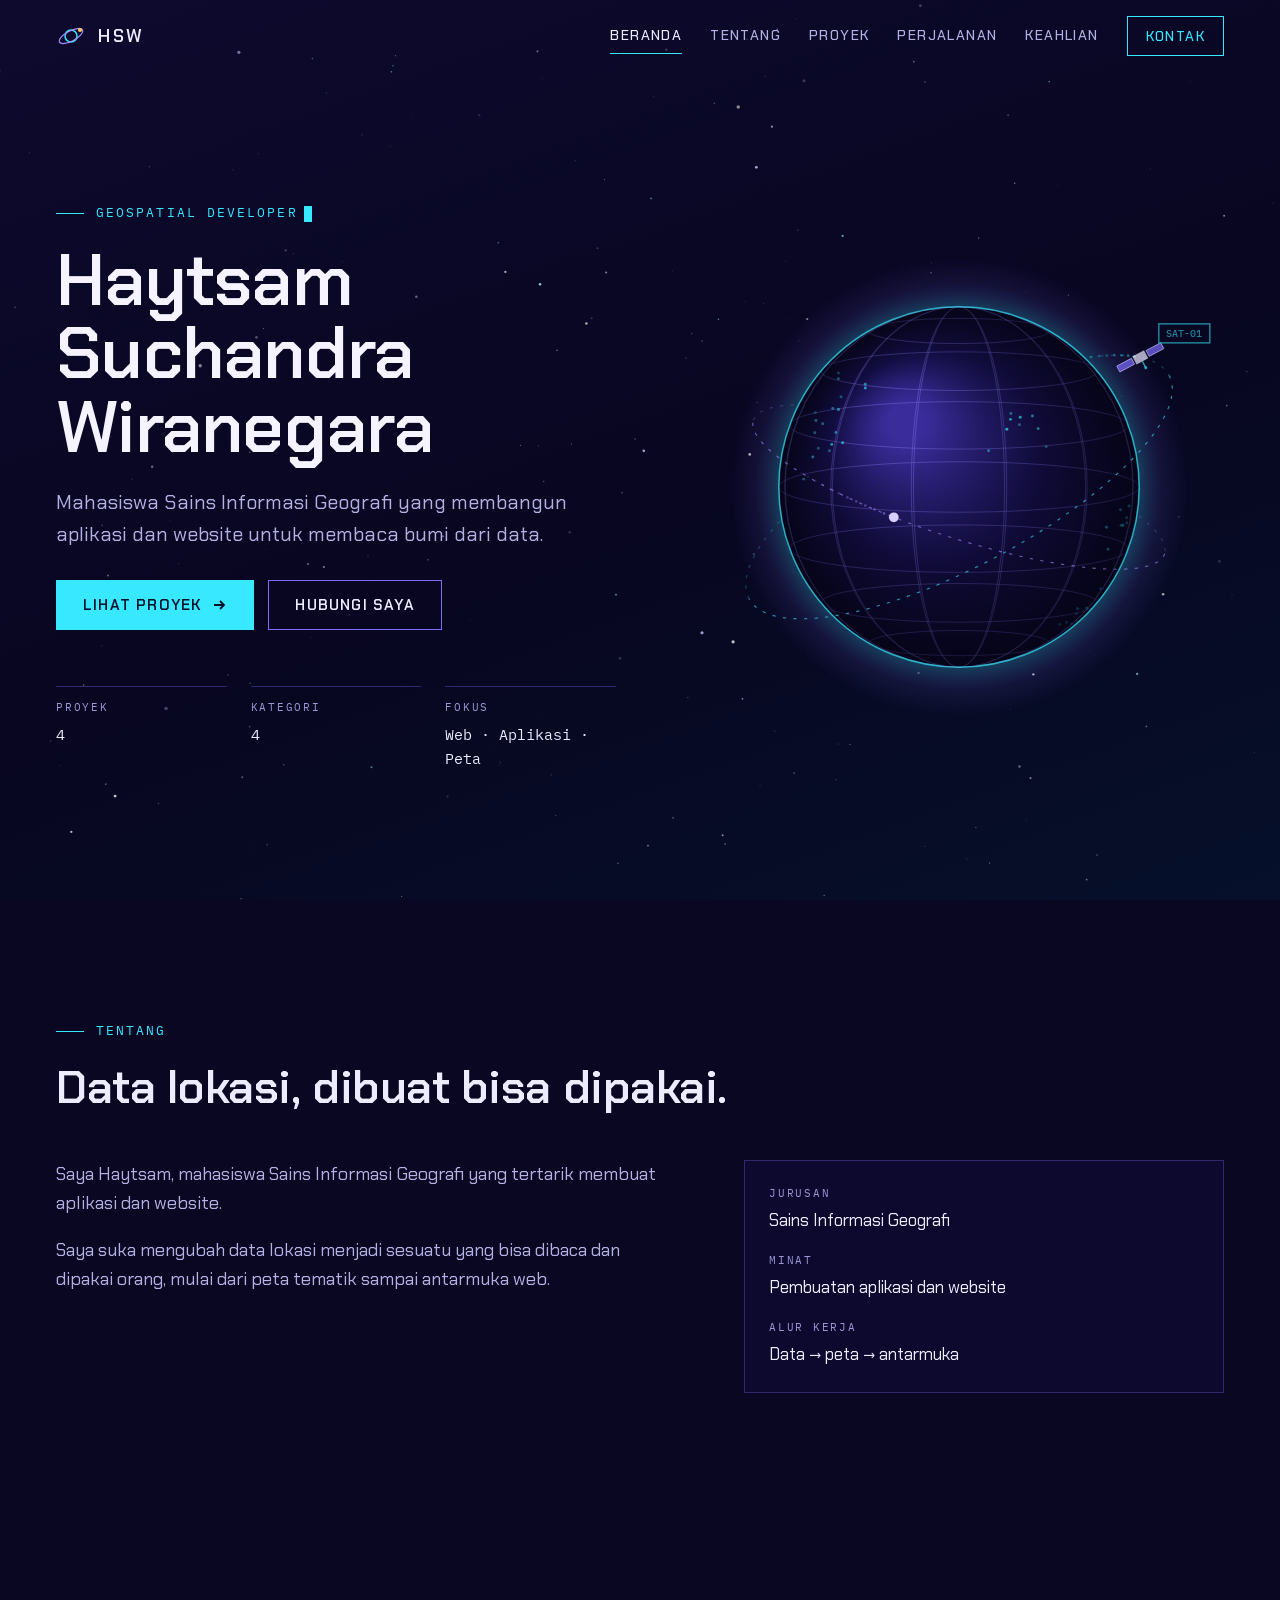
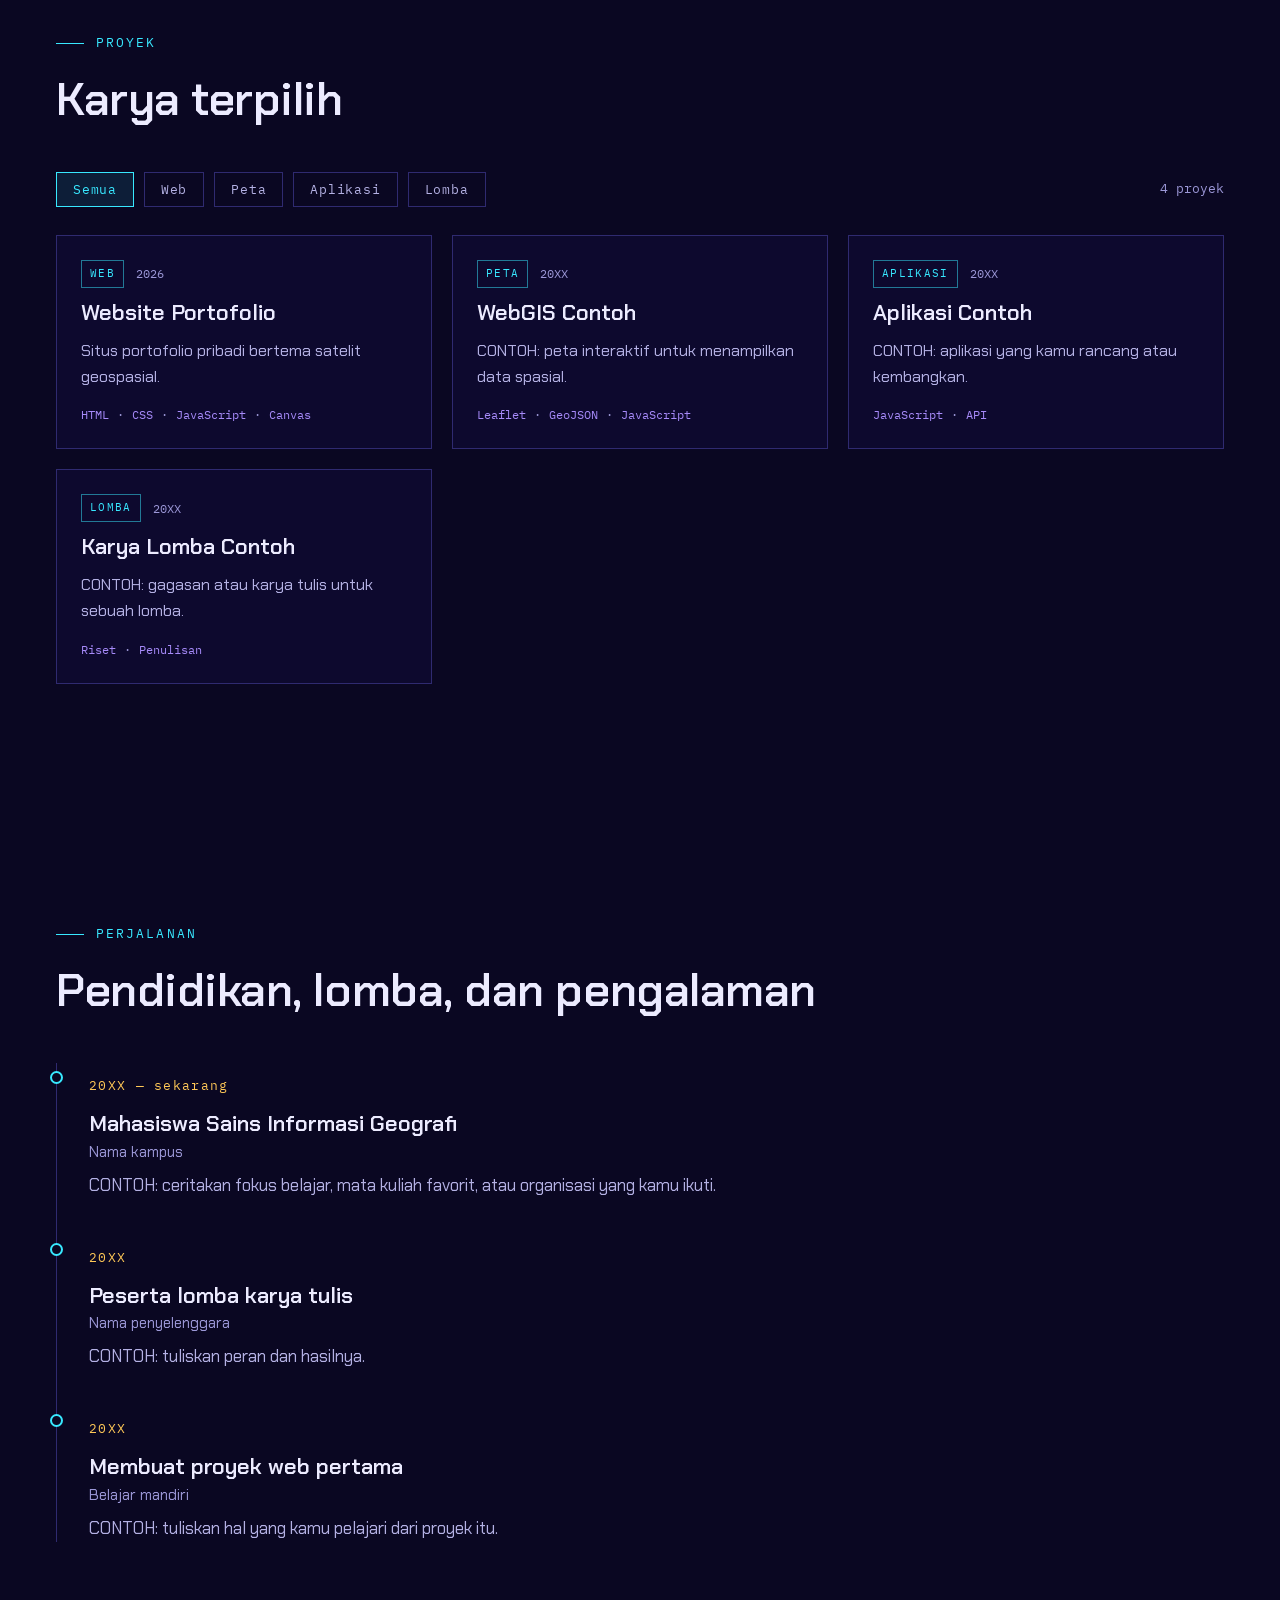
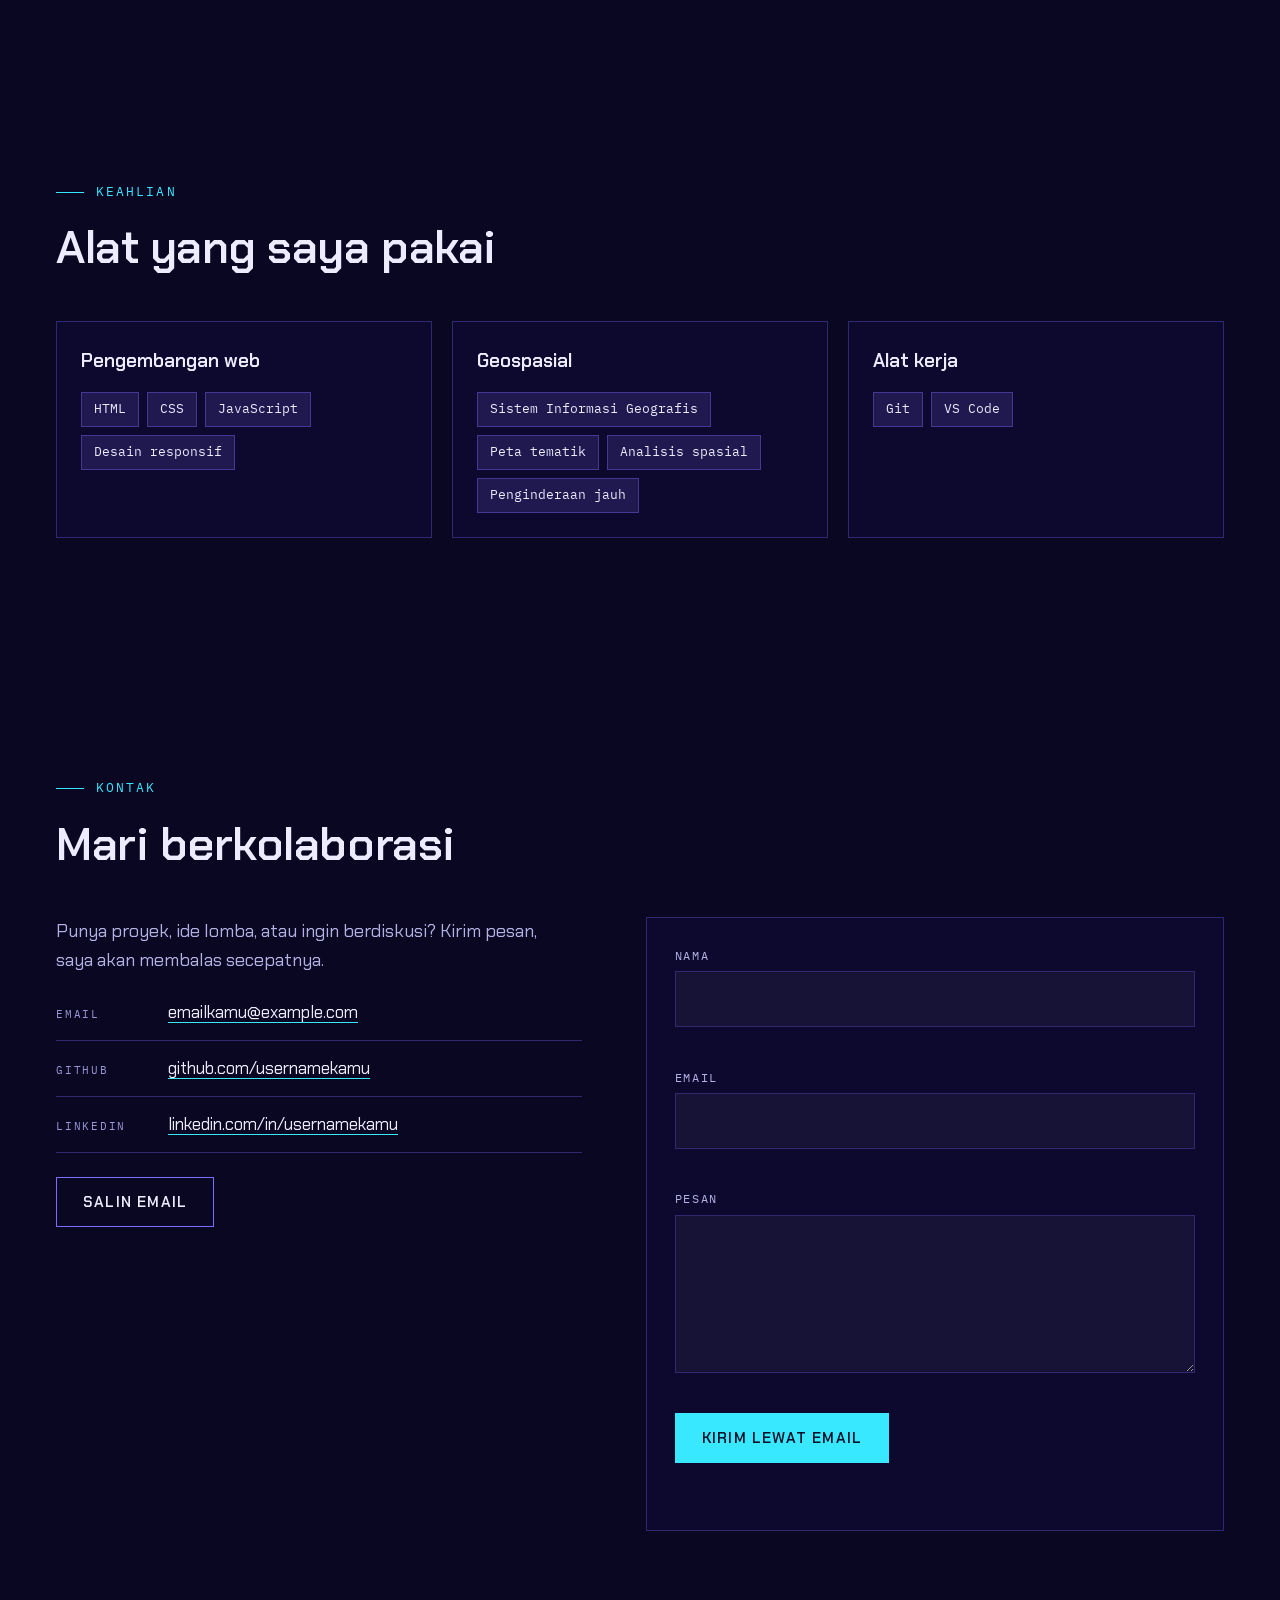
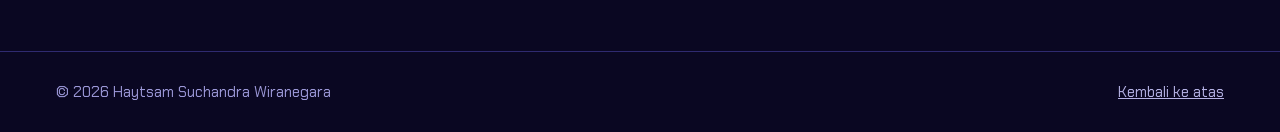
==== index.html @ f64cc511 "Add files via upload" ====
<!DOCTYPE html>
<html lang="id">
<head>
  <meta charset="UTF-8">
  <meta name="viewport" content="width=device-width, initial-scale=1">
  <title>Haytsam Suchandra Wiranegara | Portofolio</title>
  <meta name="description" content="Portofolio Haytsam Suchandra Wiranegara, mahasiswa Sains Informasi Geografi yang membangun aplikasi dan website berbasis data geospasial.">
  <meta name="theme-color" content="#0A0722">
  <link rel="preconnect" href="https://fonts.googleapis.com">
  <link rel="preconnect" href="https://fonts.gstatic.com" crossorigin>
  <link href="https://fonts.googleapis.com/css2?family=Chakra+Petch:wght@400;500;600&family=IBM+Plex+Mono:wght@400;500&display=swap" rel="stylesheet">
  <link rel="stylesheet" href="style.css">
</head>
<body>
  <a class="skip-link" href="#konten">Lewati ke konten</a>

  <!-- Bintang latar belakang (digambar oleh script.js) -->
  <canvas id="stars" aria-hidden="true"></canvas>

  <header class="site-header" id="header">
    <div class="wrap header-in">
      <a class="brand" href="#beranda" aria-label="Kembali ke beranda">
        <svg width="30" height="30" viewBox="0 0 30 30" fill="none" aria-hidden="true">
          <circle cx="15" cy="15" r="6" stroke="#38E8FF" stroke-width="1.5"/>
          <ellipse cx="15" cy="15" rx="13" ry="5" transform="rotate(-28 15 15)" stroke="#A78BFA" stroke-width="1.2"/>
          <circle cx="24" cy="9" r="2" fill="#FFC857"/>
        </svg>
        <span>HSW</span>
      </a>

      <button class="menu-btn" id="menu-btn" type="button" aria-expanded="false" aria-controls="nav" aria-label="Buka menu">
        <span></span><span></span><span></span>
      </button>

      <nav class="nav" id="nav" aria-label="Navigasi utama">
        <a href="#beranda">Beranda</a>
        <a href="#tentang">Tentang</a>
        <a href="#proyek">Proyek</a>
        <a href="#perjalanan">Perjalanan</a>
        <a href="#keahlian">Keahlian</a>
        <a class="nav-cta" href="#kontak">Kontak</a>
      </nav>
    </div>
  </header>

  <main id="konten">
    <!-- ===== BERANDA ===== -->
    <section class="wrap hero" id="beranda" aria-labelledby="hero-title">
      <div class="hero-text">
        <p class="eyebrow"><span class="eyebrow-line"></span><span id="role" aria-live="off">GEOSPATIAL DEVELOPER</span><span class="caret" aria-hidden="true"></span></p>
        <h1 id="hero-title">Haytsam Suchandra Wiranegara</h1>
        <p class="lede">Mahasiswa Sains Informasi Geografi yang membangun aplikasi dan website untuk membaca bumi dari data.</p>
        <div class="cta-row">
          <a class="btn btn-primary" href="#proyek">Lihat proyek
            <svg width="16" height="16" viewBox="0 0 16 16" fill="none" aria-hidden="true"><path d="M3 8h10M9 4l4 4-4 4" stroke="currentColor" stroke-width="1.8"/></svg>
          </a>
          <a class="btn btn-ghost" href="#kontak">Hubungi saya</a>
        </div>
        <dl class="hud" id="hud"></dl>
      </div>

      <div class="planet" id="planet">
        <canvas id="orbit" role="img" aria-label="Animasi satelit yang mengorbit planet dan memindai satu area studi"></canvas>
      </div>
    </section>

    <!-- ===== TENTANG ===== -->
    <section class="section" id="tentang" aria-labelledby="tentang-title">
      <div class="wrap">
        <header class="section-head reveal">
          <p class="eyebrow"><span class="eyebrow-line"></span>TENTANG</p>
          <h2 class="section-title" id="tentang-title">Data lokasi, dibuat bisa dipakai.</h2>
        </header>
        <div class="about-grid">
          <div class="about-text reveal" id="about-text"></div>
          <dl class="facts reveal" id="facts"></dl>
        </div>
      </div>
    </section>

    <!-- ===== PROYEK ===== -->
    <section class="section" id="proyek" aria-labelledby="proyek-title">
      <div class="wrap">
        <header class="section-head reveal">
          <p class="eyebrow"><span class="eyebrow-line"></span>PROYEK</p>
          <h2 class="section-title" id="proyek-title">Karya terpilih</h2>
        </header>
        <div class="filter-bar reveal">
          <div class="filters" id="project-filters" role="group" aria-label="Filter kategori proyek"></div>
          <p class="result-count" id="project-count" aria-live="polite"></p>
        </div>
        <div class="card-grid" id="project-grid"></div>
      </div>
    </section>

    <!-- ===== PERJALANAN ===== -->
    <section class="section" id="perjalanan" aria-labelledby="perjalanan-title">
      <div class="wrap">
        <header class="section-head reveal">
          <p class="eyebrow"><span class="eyebrow-line"></span>PERJALANAN</p>
          <h2 class="section-title" id="perjalanan-title">Pendidikan, lomba, dan pengalaman</h2>
        </header>
        <ol class="timeline" id="timeline"></ol>
      </div>
    </section>

    <!-- ===== KEAHLIAN ===== -->
    <section class="section" id="keahlian" aria-labelledby="keahlian-title">
      <div class="wrap">
        <header class="section-head reveal">
          <p class="eyebrow"><span class="eyebrow-line"></span>KEAHLIAN</p>
          <h2 class="section-title" id="keahlian-title">Alat yang saya pakai</h2>
        </header>
        <div class="skill-grid" id="skills"></div>
      </div>
    </section>

    <!-- ===== KONTAK ===== -->
    <section class="section" id="kontak" aria-labelledby="kontak-title">
      <div class="wrap">
        <header class="section-head reveal">
          <p class="eyebrow"><span class="eyebrow-line"></span>KONTAK</p>
          <h2 class="section-title" id="kontak-title">Mari berkolaborasi</h2>
        </header>
        <div class="contact-grid">
          <div class="contact-info reveal">
            <p class="contact-lede" id="contact-lede"></p>
            <ul class="contact-list" id="contact-list"></ul>
            <button class="btn btn-ghost" type="button" id="copy-email">Salin email</button>
            <p class="status" id="copy-status" role="status" aria-live="polite"></p>
          </div>

          <form class="form reveal" id="contact-form" novalidate>
            <div class="field">
              <label for="f-nama">Nama</label>
              <input id="f-nama" name="nama" type="text" autocomplete="name" required>
              <p class="error" id="e-nama" aria-live="polite"></p>
            </div>
            <div class="field">
              <label for="f-email">Email</label>
              <input id="f-email" name="email" type="email" autocomplete="email" required>
              <p class="error" id="e-email" aria-live="polite"></p>
            </div>
            <div class="field">
              <label for="f-pesan">Pesan</label>
              <textarea id="f-pesan" name="pesan" rows="5" required></textarea>
              <p class="error" id="e-pesan" aria-live="polite"></p>
            </div>
            <button class="btn btn-primary" type="submit">Kirim lewat email</button>
            <p class="status" id="form-status" role="status" aria-live="polite"></p>
          </form>
        </div>
      </div>
    </section>
  </main>

  <footer class="site-footer">
    <div class="wrap footer-in">
      <p>&copy; <span id="year"></span> Haytsam Suchandra Wiranegara</p>
      <a href="#beranda">Kembali ke atas</a>
    </div>
  </footer>

  <!-- Detail proyek -->
  <dialog class="dialog" id="project-dialog" aria-labelledby="dlg-title">
    <button class="dlg-close" type="button" id="dlg-close" aria-label="Tutup detail proyek">
      <svg width="18" height="18" viewBox="0 0 18 18" fill="none" aria-hidden="true"><path d="M3 3l12 12M15 3L3 15" stroke="currentColor" stroke-width="1.8"/></svg>
    </button>
    <div id="dlg-body"></div>
  </dialog>

  <script src="script.js"></script>
</body>
</html>
---- style.css ----
/* ==========================================================
   Portofolio Haytsam: tema Cyber Satelit Geospasial
   ========================================================== */

:root {
  --bg: #0A0722;
  --bg-2: #06102A;
  --ink: #ECEBFF;
  --muted: #B4B1E4;
  --dim: #9C98D8;
  --line: #2F2A70;
  --cyan: #38E8FF;
  --violet: #7C6CFF;
  --lilac: #A78BFA;
  --amber: #FFC857;
  --danger: #FF8FA3;
  --panel: rgba(16, 12, 52, 0.72);

  --font-display: 'Chakra Petch', system-ui, sans-serif;
  --font-mono: 'IBM Plex Mono', ui-monospace, 'SFMono-Regular', Menlo, monospace;

  --gutter: clamp(20px, 5vw, 56px);
  --maxw: 1200px;
  --header-h: 72px;
}

* { box-sizing: border-box; }

html {
  scroll-behavior: smooth;
  scroll-padding-top: calc(var(--header-h) + 16px);
  background: var(--bg);
}

body {
  margin: 0;
  font-family: var(--font-display);
  font-size: 17px;
  line-height: 1.6;
  color: var(--ink);
  background: linear-gradient(160deg, #0D0A2E 0%, #080620 55%, var(--bg-2) 100%) fixed;
  overflow-x: hidden;
}

#stars {
  position: fixed;
  inset: 0;
  width: 100%;
  height: 100%;
  z-index: 0;
  pointer-events: none;
}

.site-header, main, .site-footer { position: relative; z-index: 1; }

.wrap {
  width: min(100% - 2 * var(--gutter), var(--maxw));
  margin-inline: auto;
}

a { color: inherit; }

:focus-visible {
  outline: 2px solid var(--amber);
  outline-offset: 3px;
}

.skip-link {
  position: absolute;
  left: 16px;
  top: -60px;
  z-index: 100;
  padding: 10px 16px;
  background: var(--cyan);
  color: #06122A;
  font-weight: 600;
  text-decoration: none;
}
.skip-link:focus { top: 16px; }

/* ---------- Header ---------- */
.site-header {
  position: sticky;
  top: 0;
  z-index: 50;
  transition: background 0.25s, border-color 0.25s;
  border-bottom: 1px solid transparent;
}
.site-header.scrolled {
  background: rgba(8, 6, 32, 0.82);
  backdrop-filter: blur(12px);
  -webkit-backdrop-filter: blur(12px);
  border-bottom-color: var(--line);
}
.header-in {
  display: flex;
  align-items: center;
  justify-content: space-between;
  height: var(--header-h);
}
.brand {
  display: inline-flex;
  align-items: center;
  gap: 12px;
  font-weight: 600;
  font-size: 18px;
  letter-spacing: 0.14em;
  text-decoration: none;
}
.nav {
  display: flex;
  align-items: center;
  gap: 28px;
  font-size: 14px;
  font-weight: 500;
  letter-spacing: 0.1em;
  text-transform: uppercase;
}
.nav a {
  color: var(--muted);
  text-decoration: none;
  padding: 6px 0;
  border-bottom: 1px solid transparent;
  transition: color 0.2s, border-color 0.2s;
}
.nav a:hover,
.nav a.is-active { color: var(--ink); border-bottom-color: var(--cyan); }
.nav a.nav-cta {
  padding: 8px 18px;
  border: 1px solid var(--cyan);
  color: var(--cyan);
}
.nav a.nav-cta:hover,
.nav a.nav-cta.is-active { background: rgba(56, 232, 255, 0.12); color: var(--cyan); }

.menu-btn {
  display: none;
  width: 44px;
  height: 44px;
  padding: 0;
  background: none;
  border: 1px solid var(--line);
  cursor: pointer;
  flex-direction: column;
  align-items: center;
  justify-content: center;
  gap: 5px;
}
.menu-btn span {
  display: block;
  width: 20px;
  height: 2px;
  background: var(--ink);
  transition: transform 0.2s, opacity 0.2s;
}
.nav-open .menu-btn span:nth-child(1) { transform: translateY(7px) rotate(45deg); }
.nav-open .menu-btn span:nth-child(2) { opacity: 0; }
.nav-open .menu-btn span:nth-child(3) { transform: translateY(-7px) rotate(-45deg); }

/* ---------- Tombol ---------- */
.btn {
  display: inline-flex;
  align-items: center;
  justify-content: center;
  gap: 10px;
  height: 50px;
  padding: 0 26px;
  font-family: var(--font-display);
  font-size: 15px;
  font-weight: 600;
  letter-spacing: 0.08em;
  text-transform: uppercase;
  text-decoration: none;
  border: 1px solid transparent;
  background: none;
  color: var(--ink);
  cursor: pointer;
  transition: background 0.2s, color 0.2s, border-color 0.2s;
}
.btn-primary { background: var(--cyan); color: #06122A; }
.btn-primary:hover { background: #8AF2FF; }
.btn-ghost { border-color: var(--violet); }
.btn-ghost:hover { background: rgba(124, 108, 255, 0.2); }

/* ---------- Hero ---------- */
.hero {
  min-height: calc(100svh - var(--header-h));
  display: grid;
  grid-template-columns: minmax(0, 1.05fr) minmax(0, 0.95fr);
  align-items: center;
  gap: clamp(24px, 4vw, 64px);
  padding-block: clamp(32px, 6vw, 72px);
}
.eyebrow {
  display: flex;
  align-items: center;
  gap: 12px;
  margin: 0 0 20px;
  font-family: var(--font-mono);
  font-size: 13px;
  letter-spacing: 0.16em;
  color: var(--cyan);
  text-transform: uppercase;
}
.eyebrow-line { width: 28px; height: 1px; background: var(--cyan); flex: none; }
.caret {
  width: 8px;
  height: 16px;
  background: var(--cyan);
  margin-left: -6px;
  animation: blink 1s steps(1) infinite;
}
@keyframes blink { 50% { opacity: 0; } }

.hero h1 {
  margin: 0 0 22px;
  font-size: clamp(40px, 6vw, 72px);
  line-height: 1.02;
  font-weight: 600;
  letter-spacing: -0.01em;
  color: #F4F3FF;
  text-wrap: balance;
}
.lede {
  margin: 0 0 30px;
  max-width: 34em;
  font-size: clamp(17px, 1.6vw, 20px);
  color: var(--muted);
}
.cta-row { display: flex; flex-wrap: wrap; gap: 14px; }

.hud {
  display: grid;
  grid-template-columns: repeat(3, minmax(0, 1fr));
  gap: 24px;
  max-width: 560px;
  margin: clamp(32px, 5vw, 56px) 0 0;
  font-family: var(--font-mono);
}
.hud div { border-top: 1px solid var(--line); padding-top: 12px; }
.hud dt { font-size: 11px; letter-spacing: 0.16em; color: var(--dim); text-transform: uppercase; }
.hud dd { margin: 6px 0 0; font-size: 15px; color: var(--ink); font-variant-numeric: tabular-nums; }

.planet {
  position: relative;
  width: 100%;
  max-width: 640px;
  margin-inline: auto;
  aspect-ratio: 1 / 1;
}
#orbit { position: absolute; inset: 0; width: 100%; height: 100%; display: block; }

/* ---------- Seksi ---------- */
.section { padding-block: clamp(64px, 10vw, 120px); }
.section-head { margin-bottom: clamp(28px, 4vw, 48px); }
.section-title {
  margin: 0;
  font-size: clamp(30px, 4vw, 46px);
  line-height: 1.1;
  font-weight: 600;
  letter-spacing: -0.01em;
  text-wrap: balance;
}

.about-grid {
  display: grid;
  grid-template-columns: minmax(0, 1.3fr) minmax(0, 1fr);
  gap: clamp(28px, 5vw, 72px);
  align-items: start;
}
.about-text p { margin: 0 0 18px; max-width: 38em; color: var(--muted); font-size: 18px; }
.about-text p:last-child { margin-bottom: 0; }
.facts {
  margin: 0;
  padding: 24px;
  background: var(--panel);
  border: 1px solid var(--line);
  display: grid;
  gap: 18px;
}
.facts dt { font-family: var(--font-mono); font-size: 11px; letter-spacing: 0.16em; text-transform: uppercase; color: var(--dim); }
.facts dd { margin: 4px 0 0; font-size: 17px; }

/* ---------- Proyek ---------- */
.filter-bar {
  display: flex;
  flex-wrap: wrap;
  align-items: center;
  justify-content: space-between;
  gap: 16px;
  margin-bottom: 28px;
}
.filters { display: flex; flex-wrap: wrap; gap: 10px; }
.chip {
  font-family: var(--font-mono);
  font-size: 13px;
  letter-spacing: 0.06em;
  padding: 8px 16px;
  color: var(--muted);
  background: none;
  border: 1px solid var(--line);
  cursor: pointer;
  transition: color 0.2s, border-color 0.2s, background 0.2s;
}
.chip:hover { border-color: var(--lilac); color: var(--ink); }
.chip.is-active { border-color: var(--cyan); color: var(--cyan); background: rgba(56, 232, 255, 0.1); }
.result-count { margin: 0; font-family: var(--font-mono); font-size: 13px; color: var(--dim); }

.card-grid {
  display: grid;
  grid-template-columns: repeat(auto-fill, minmax(min(100%, 290px), 1fr));
  gap: 20px;
}
.card {
  display: flex;
  flex-direction: column;
  gap: 12px;
  min-width: 0;
  padding: 24px;
  font: inherit;
  color: inherit;
  text-align: left;
  background: var(--panel);
  border: 1px solid var(--line);
  cursor: pointer;
  transition: transform 0.2s, border-color 0.2s;
}
.card:hover { transform: translateY(-4px); border-color: var(--cyan); }
.card-top { display: flex; justify-content: space-between; align-items: center; gap: 12px; }
.tag {
  font-family: var(--font-mono);
  font-size: 11px;
  letter-spacing: 0.12em;
  text-transform: uppercase;
  padding: 4px 8px;
  color: var(--cyan);
  border: 1px solid rgba(56, 232, 255, 0.5);
}
.year { font-family: var(--font-mono); font-size: 12px; color: var(--dim); }
.card-title { font-size: 22px; font-weight: 600; line-height: 1.2; }
.card-sum { color: var(--muted); font-size: 16px; }
.card-stack { display: flex; flex-wrap: wrap; gap: 8px; margin-top: auto; padding-top: 4px; }
.stack-item { font-family: var(--font-mono); font-size: 12px; color: var(--lilac); }
.stack-item + .stack-item::before { content: '\00B7'; margin-right: 8px; color: var(--dim); }
.empty { grid-column: 1 / -1; padding: 32px; border: 1px dashed var(--line); color: var(--muted); text-align: center; }

/* ---------- Timeline ---------- */
.timeline {
  list-style: none;
  margin: 0;
  padding: 0 0 0 32px;
  border-left: 1px solid var(--line);
  display: flex;
  flex-direction: column;
  gap: 36px;
  max-width: 760px;
}
.tl-item { position: relative; }
.tl-dot {
  position: absolute;
  left: -39px;
  top: 8px;
  width: 13px;
  height: 13px;
  border-radius: 50%;
  background: var(--bg);
  border: 2px solid var(--cyan);
}
.tl-period { font-family: var(--font-mono); font-size: 13px; letter-spacing: 0.1em; color: var(--amber); }
.tl-title { margin: 4px 0 2px; font-size: 22px; font-weight: 600; line-height: 1.25; }
.tl-place { margin: 0 0 8px; font-size: 15px; color: var(--dim); }
.tl-text { margin: 0; color: var(--muted); }

/* ---------- Keahlian ---------- */
.skill-grid {
  display: grid;
  grid-template-columns: repeat(auto-fit, minmax(min(100%, 260px), 1fr));
  gap: 20px;
}
.skill-card { padding: 24px; background: var(--panel); border: 1px solid var(--line); }
.skill-card h3 { margin: 0 0 16px; font-size: 19px; font-weight: 600; }
.skill-list { list-style: none; margin: 0; padding: 0; display: flex; flex-wrap: wrap; gap: 8px; }
.skill-list li {
  font-family: var(--font-mono);
  font-size: 13px;
  padding: 6px 12px;
  color: var(--ink);
  background: rgba(124, 108, 255, 0.16);
  border: 1px solid rgba(124, 108, 255, 0.4);
}

/* ---------- Kontak ---------- */
.contact-grid {
  display: grid;
  grid-template-columns: minmax(0, 1fr) minmax(0, 1.1fr);
  gap: clamp(28px, 5vw, 72px);
  align-items: start;
}
.contact-lede { margin: 0 0 24px; color: var(--muted); font-size: 18px; max-width: 28em; }
.contact-list { list-style: none; margin: 0 0 24px; padding: 0; display: grid; gap: 14px; }
.contact-list li { display: flex; flex-wrap: wrap; gap: 4px 16px; align-items: baseline; padding-bottom: 14px; border-bottom: 1px solid var(--line); }
.contact-list .k { min-width: 96px; font-family: var(--font-mono); font-size: 11px; letter-spacing: 0.16em; text-transform: uppercase; color: var(--dim); }
.contact-list a { color: var(--ink); text-decoration-color: var(--cyan); text-underline-offset: 4px; overflow-wrap: anywhere; }

.form { padding: 28px; background: var(--panel); border: 1px solid var(--line); display: grid; gap: 18px; }
.field { display: grid; gap: 6px; }
.field label { font-family: var(--font-mono); font-size: 12px; letter-spacing: 0.14em; text-transform: uppercase; color: var(--muted); }
.field input,
.field textarea {
  width: 100%;
  padding: 14px;
  font: inherit;
  font-size: 16px;
  color: var(--ink);
  background: rgba(255, 255, 255, 0.04);
  border: 1px solid var(--line);
  border-radius: 0;
  transition: border-color 0.2s;
}
.field textarea { resize: vertical; min-height: 120px; }
.field input:focus,
.field textarea:focus { outline: none; border-color: var(--cyan); box-shadow: 0 0 0 1px var(--cyan); }
.field.invalid input,
.field.invalid textarea { border-color: var(--danger); }
.error { margin: 0; min-height: 1.2em; font-size: 14px; color: var(--danger); }
.status { margin: 12px 0 0; min-height: 1.4em; font-size: 15px; color: var(--cyan); }
.form .btn { justify-self: start; }
.form .status { margin: 0; }

/* ---------- Footer ---------- */
.site-footer { border-top: 1px solid var(--line); padding-block: 28px; color: var(--dim); font-size: 15px; }
.footer-in { display: flex; flex-wrap: wrap; justify-content: space-between; gap: 12px; }
.footer-in p { margin: 0; }
.footer-in a { color: var(--muted); }

/* ---------- Dialog ---------- */
.dialog {
  width: min(640px, calc(100% - 32px));
  max-height: calc(100svh - 48px);
  padding: 36px;
  color: var(--ink);
  background: #0E0A38;
  border: 1px solid var(--violet);
  overflow: auto;
}
.dialog::backdrop { background: rgba(4, 3, 18, 0.78); }
.dlg-close {
  position: absolute;
  top: 12px;
  right: 12px;
  width: 40px;
  height: 40px;
  display: grid;
  place-items: center;
  color: var(--ink);
  background: none;
  border: 1px solid var(--line);
  cursor: pointer;
}
.dlg-close:hover { border-color: var(--cyan); }
.dlg-title { margin: 12px 0 12px; font-size: 30px; line-height: 1.15; font-weight: 600; }
.dlg-desc { margin: 0 0 20px; color: var(--muted); }
.dlg-links { display: flex; flex-wrap: wrap; gap: 12px; margin-top: 24px; }

/* ---------- Animasi masuk ---------- */
.js .reveal { opacity: 0; transform: translateY(20px); transition: opacity 0.6s ease, transform 0.6s ease; }
.js .reveal.in { opacity: 1; transform: none; }

/* ---------- Responsif ---------- */
@media (max-width: 900px) {
  .hero { grid-template-columns: minmax(0, 1fr); min-height: 0; }
  .planet { max-width: 520px; }
  .about-grid,
  .contact-grid { grid-template-columns: minmax(0, 1fr); }
}

@media (max-width: 820px) {
  .menu-btn { display: flex; }
  .nav {
    display: none;
    position: absolute;
    top: var(--header-h);
    left: 0;
    right: 0;
    flex-direction: column;
    align-items: stretch;
    gap: 0;
    padding: 8px var(--gutter) 20px;
    background: rgba(8, 6, 32, 0.97);
    border-bottom: 1px solid var(--line);
  }
  .nav-open .nav { display: flex; }
  .nav a { padding: 14px 0; border-bottom: 1px solid var(--line); }
  .nav a.nav-cta { margin-top: 14px; text-align: center; }
}

@media (max-width: 520px) {
  body { font-size: 16px; }
  .hud { gap: 14px; }
  .dialog { padding: 28px 20px; }
}

@media (prefers-reduced-motion: reduce) {
  html { scroll-behavior: auto; }
  *, *::before, *::after { animation: none !important; transition: none !important; }
  .js .reveal { opacity: 1; transform: none; }
}
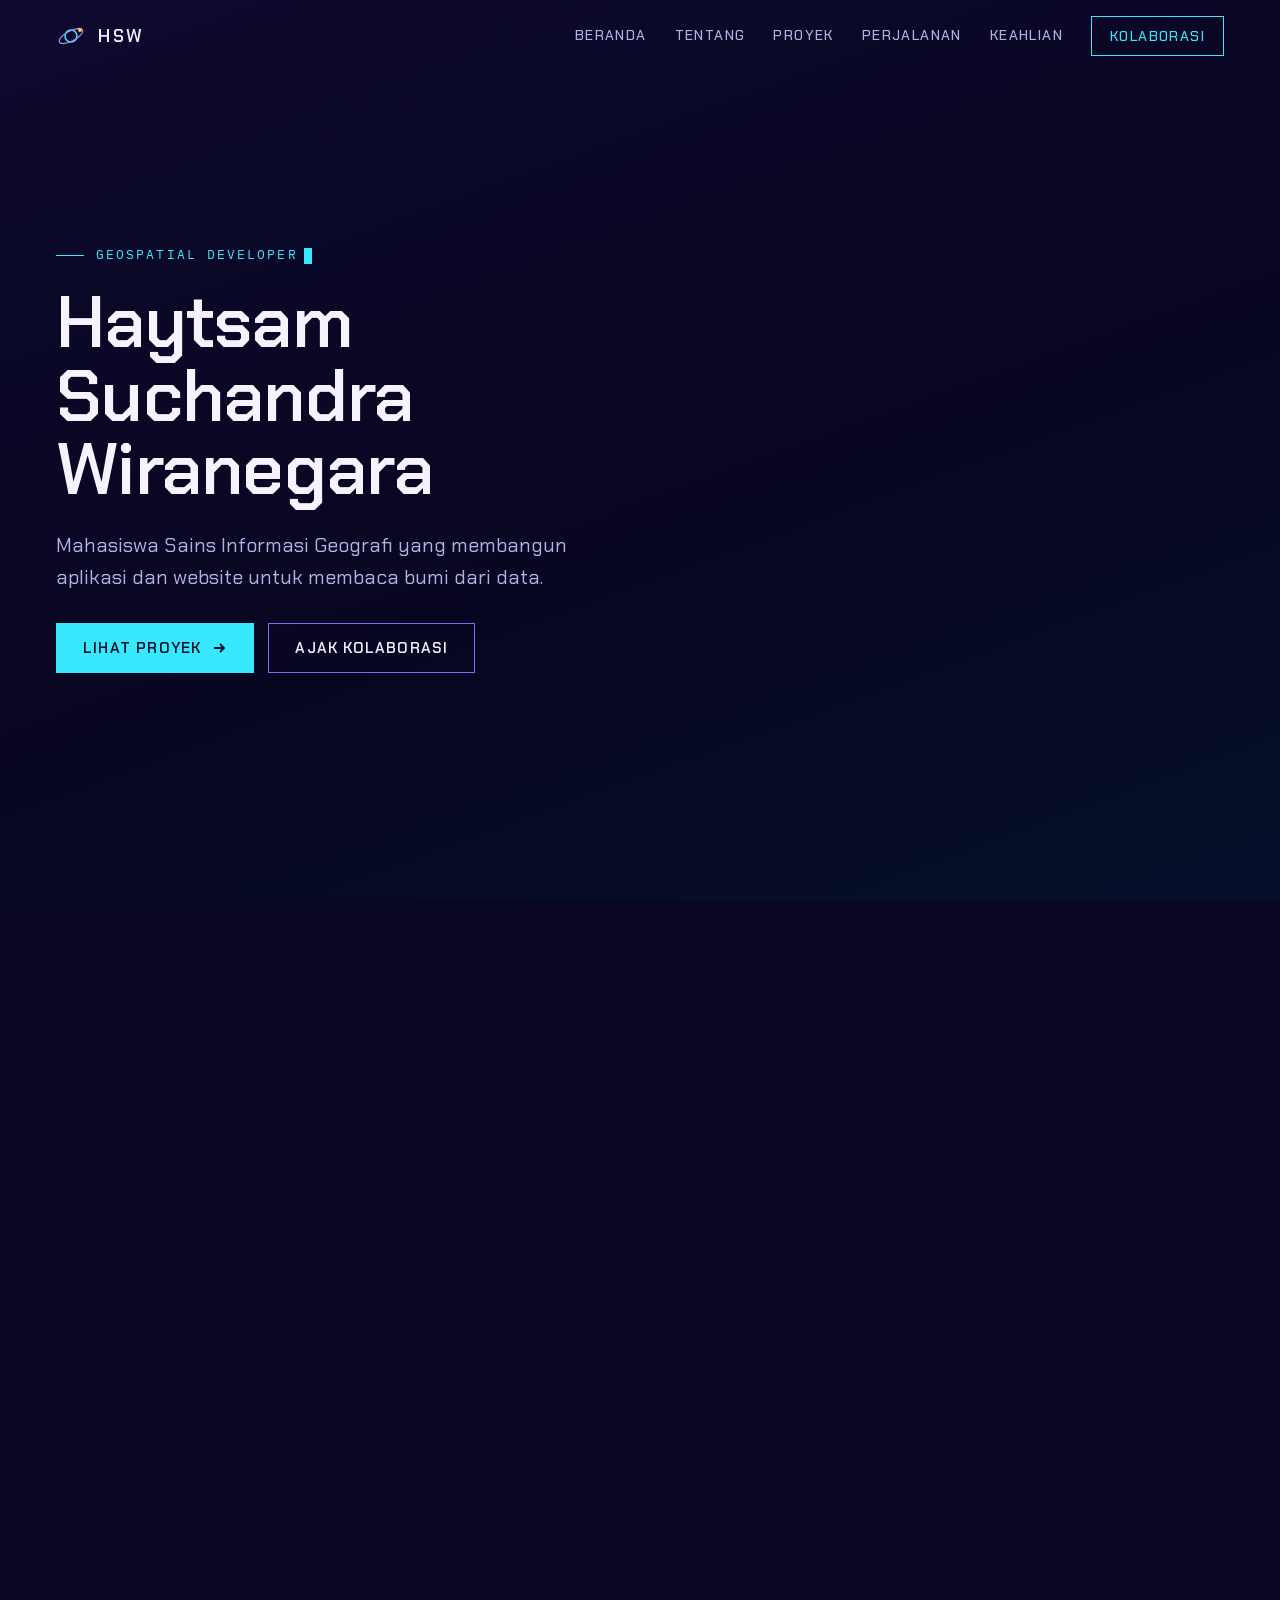
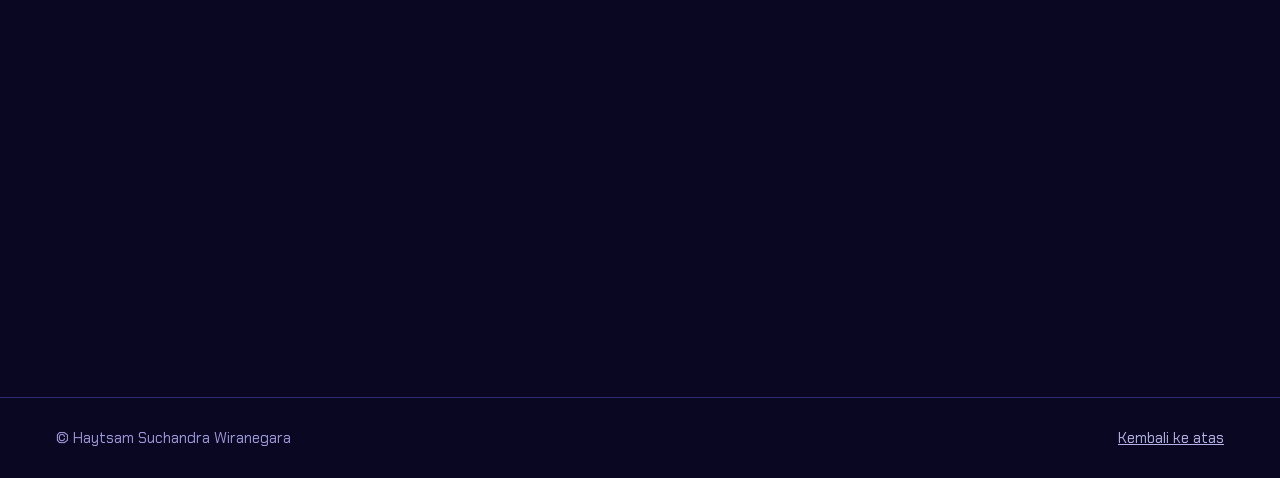
==== commit a6eaa0d7: "Add files via upload" ====
--- a/index.html
+++ b/index.html
@@ -38,7 +38,7 @@
         <a href="#proyek">Proyek</a>
         <a href="#perjalanan">Perjalanan</a>
         <a href="#keahlian">Keahlian</a>
-        <a class="nav-cta" href="#kontak">Kontak</a>
+        <a class="nav-cta" href="#kolaborasi">Kolaborasi</a>
       </nav>
     </div>
   </header>
@@ -49,12 +49,12 @@
       <div class="hero-text">
         <p class="eyebrow"><span class="eyebrow-line"></span><span id="role" aria-live="off">GEOSPATIAL DEVELOPER</span><span class="caret" aria-hidden="true"></span></p>
         <h1 id="hero-title">Haytsam Suchandra Wiranegara</h1>
-        <p class="lede">Mahasiswa Sains Informasi Geografi yang membangun aplikasi dan website untuk membaca bumi dari data.</p>
+        <p class="lede" id="hero-lede">Mahasiswa Sains Informasi Geografi yang membangun aplikasi dan website untuk membaca bumi dari data.</p>
         <div class="cta-row">
           <a class="btn btn-primary" href="#proyek">Lihat proyek
             <svg width="16" height="16" viewBox="0 0 16 16" fill="none" aria-hidden="true"><path d="M3 8h10M9 4l4 4-4 4" stroke="currentColor" stroke-width="1.8"/></svg>
           </a>
-          <a class="btn btn-ghost" href="#kontak">Hubungi saya</a>
+          <a class="btn btn-ghost" href="#kolaborasi">Ajak kolaborasi</a>
         </div>
         <dl class="hud" id="hud"></dl>
       </div>
@@ -116,10 +116,10 @@
     </section>
 
     <!-- ===== KONTAK ===== -->
-    <section class="section" id="kontak" aria-labelledby="kontak-title">
+    <section class="section" id="kolaborasi" aria-labelledby="kontak-title">
       <div class="wrap">
         <header class="section-head reveal">
-          <p class="eyebrow"><span class="eyebrow-line"></span>KONTAK</p>
+          <p class="eyebrow"><span class="eyebrow-line"></span>KOLABORASI</p>
           <h2 class="section-title" id="kontak-title">Mari berkolaborasi</h2>
         </header>
         <div class="contact-grid">
@@ -142,11 +142,19 @@
               <p class="error" id="e-email" aria-live="polite"></p>
             </div>
             <div class="field">
+              <label for="f-jenis">Jenis kolaborasi</label>
+              <select id="f-jenis" name="jenis"></select>
+            </div>
+            <div class="hp" aria-hidden="true">
+              <label for="f-web">Jangan diisi</label>
+              <input id="f-web" name="_gotcha" type="text" tabindex="-1" autocomplete="off">
+            </div>
+            <div class="field">
               <label for="f-pesan">Pesan</label>
               <textarea id="f-pesan" name="pesan" rows="5" required></textarea>
               <p class="error" id="e-pesan" aria-live="polite"></p>
             </div>
-            <button class="btn btn-primary" type="submit">Kirim lewat email</button>
+            <button class="btn btn-primary" type="submit" id="form-submit">Kirim pesan</button>
             <p class="status" id="form-status" role="status" aria-live="polite"></p>
           </form>
         </div>
@@ -169,6 +177,12 @@
     <div id="dlg-body"></div>
   </dialog>
 
+  <script>
+    /* Memuat content.js dengan penanda waktu (berganti tiap menit) supaya
+       perubahan isi tidak tertahan di cache browser. */
+    document.write('<script src="content.js?v=' + Math.floor(Date.now() / 60000) + '"><\/script>');
+  </script>
+  <script src="effects.js"></script>
   <script src="script.js"></script>
 </body>
 </html>
